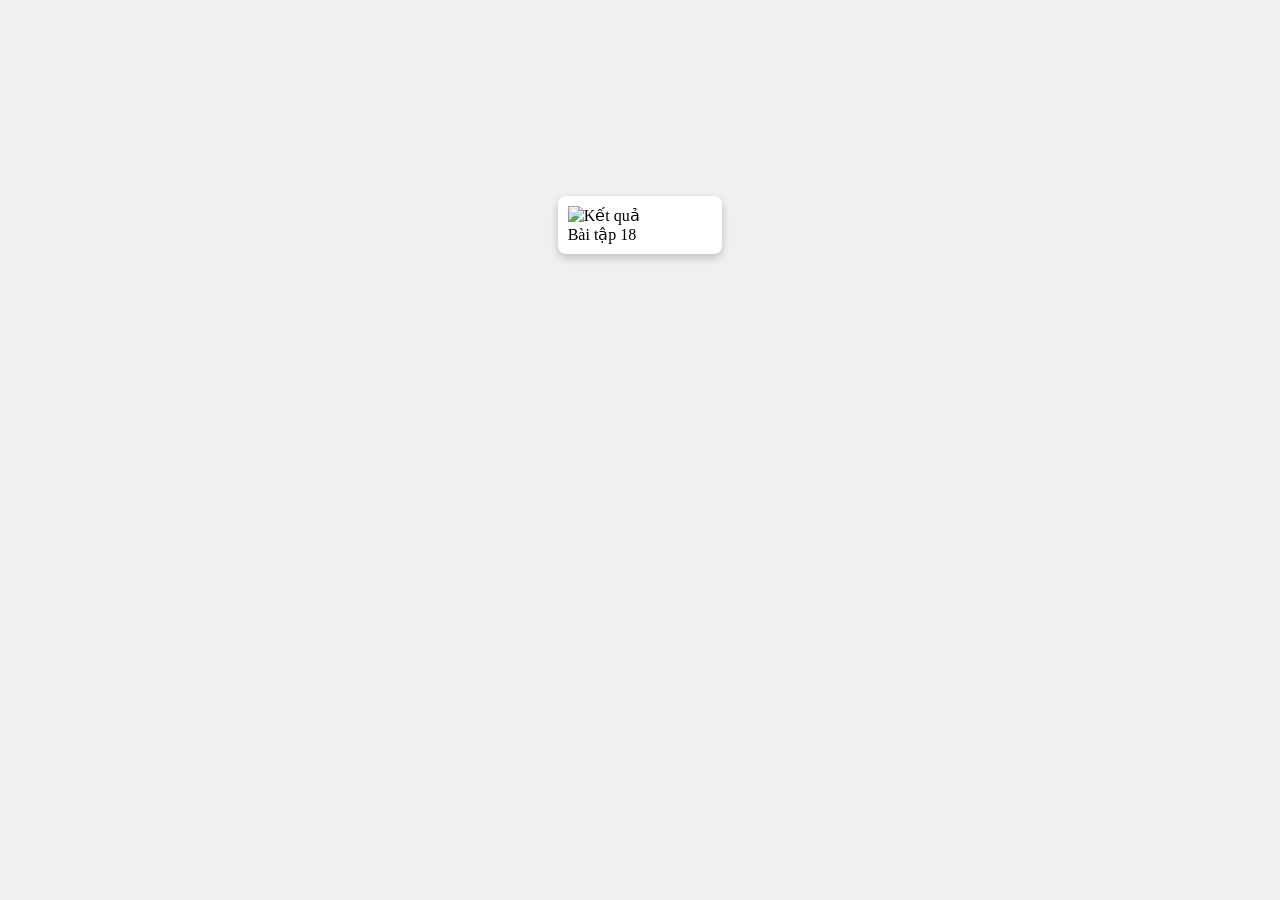
==== bai18.html @ a3f772fc "Add files via upload" ====
<!DOCTYPE html>
<html lang="vi">
<head>
    <meta charset="UTF-8">
    <meta name="viewport" content="width=device-width, initial-scale=1.0">
    <title>Bài tập 18</title>
    <style>
        body {
            display: flex;
            justify-content: center;
            align-items: center;
            min-height: 50vh;
            margin: 0;
            background-color: #f0f0f0;
        }
        .image-container {
            box-shadow: 0 4px 8px rgba(0,0,0,0.2);
            padding: 10px;
            background: white;
            border-radius: 8px;
        }
        img {
            max-width: 50%;
            height: auto;
            display: block;
        }
    </style>
</head>
<body>

    <div class="image-container">
        <img src="D:\707-231A011160\images\bai18.jpg" alt="Kết quả Bài tập 18">
    </div>

</body>
</html>
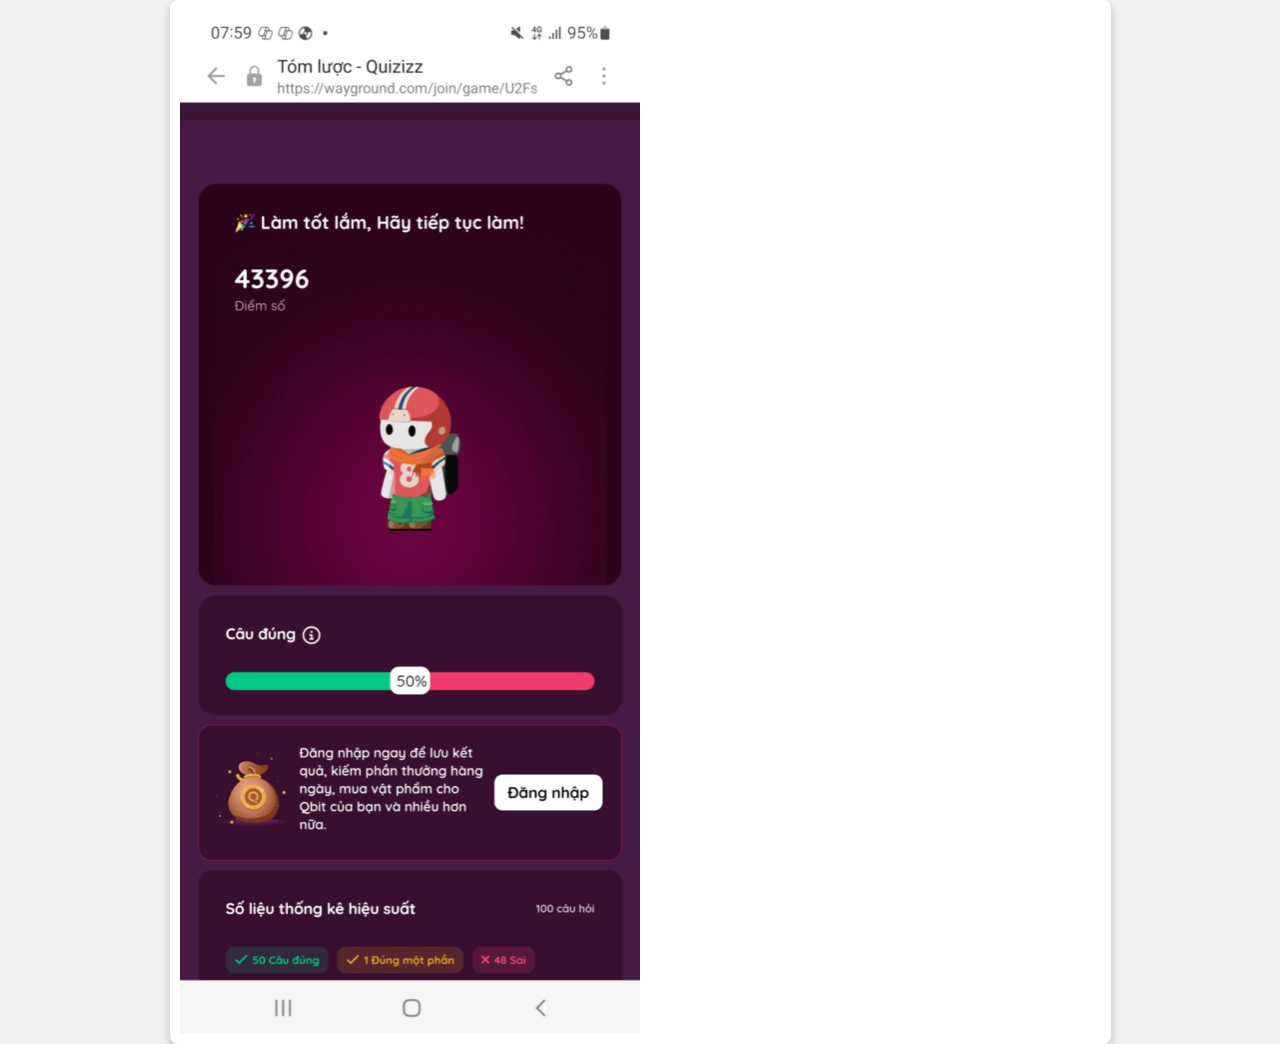
==== commit feb7f457: "Update bai18.html" ====
--- a/bai18.html
+++ b/bai18.html
@@ -29,8 +29,8 @@
 <body>
 
     <div class="image-container">
-        <img src="D:\707-231A011160\images\bai18.jpg" alt="Kết quả Bài tập 18">
+        <img src="bai18.jpg" alt="Kết quả Bài tập 18">
     </div>
 
 </body>
-</html>+</html>
